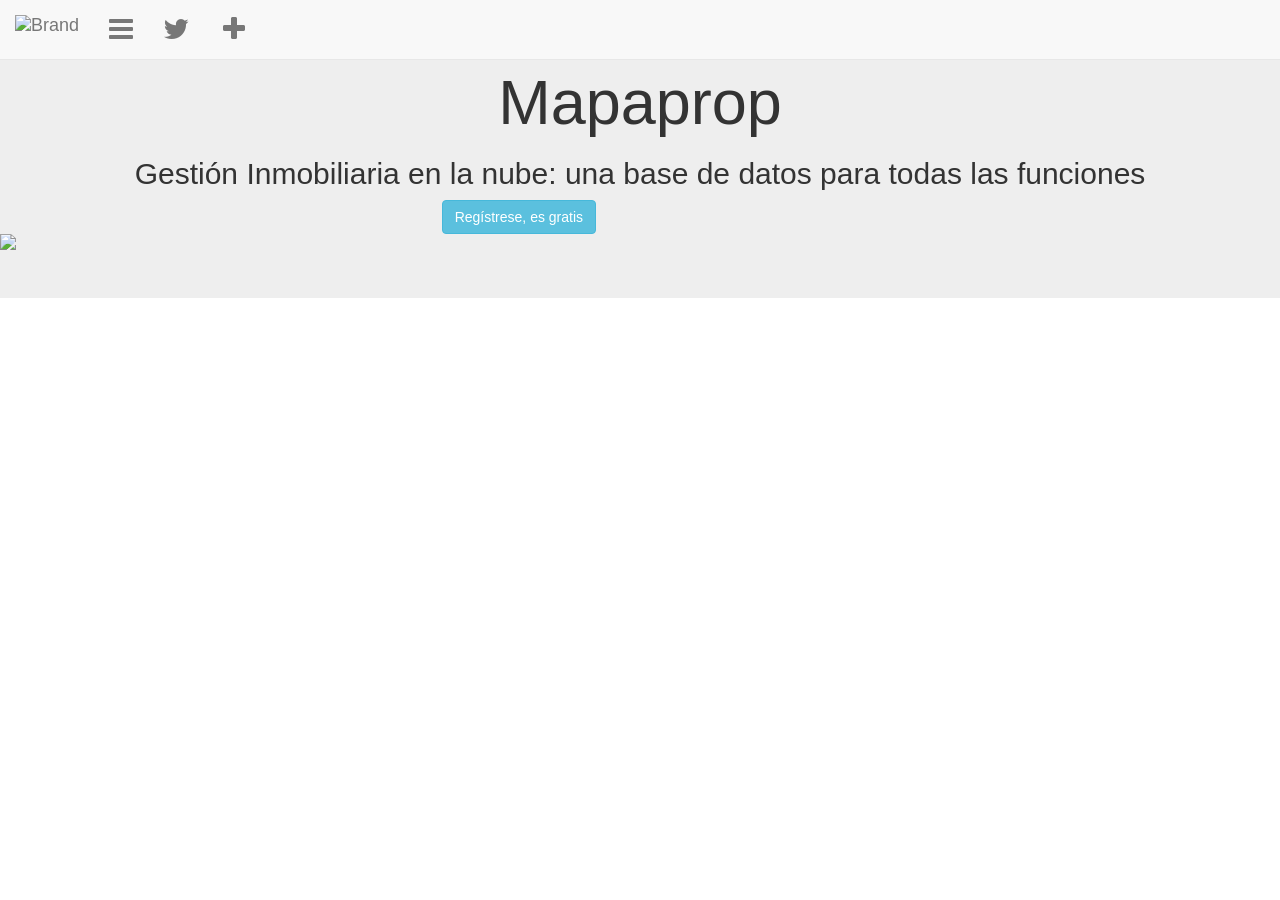
==== index.html @ a8b87f79 "trimmed home page" ====
<!-- ITEMSCOPE Update your html tag to include the itemscope and itemtype attributes -->
<html itemscope itemtype="http://schema.org/Product" lang="es">
<head>
<!-- ITEMSCOPE - Add the following three tags inside head -->
<meta itemprop="name" content="Mapaprop">
<meta itemprop="description" content="Software de Gestión Inmobiliaria Gratis y por internet">
<meta itemprop="image" content="http://mapaprop.com/img/favicon.png">


<link rel="shortcut icon" href="http://www.mapaprop.com/img/favicon.png" />
<meta charset="utf-8">

<!--2014-2-22 chromium utility google-->
<meta name="application-url" content="https://www.mapapropapp.com/">
<meta name="dcterms.rightsHolder" content="Todos los derechos reservados - Mapaprop.com">
<meta name="dcterms.dateCopyrighted" content="2015">


<meta name="copyright" content="Mapaprop">
<meta name="author" content="mapaprop.com">
<meta property="og:image" content="http://www.mapaprop.com/img/mapaprop-200x200.png" />

<meta name="viewport" content="width=device-width, initial-scale=1.0">

<!--last bootstrap 2015-6-24-->
<link rel="stylesheet" href="//maxcdn.bootstrapcdn.com/bootstrap/3.3.5/css/bootstrap.min.css">
<link href="//maxcdn.bootstrapcdn.com/font-awesome/4.3.0/css/font-awesome.css" rel="stylesheet">
<link href="http://www.mapaprop.com/scripts/bootstrap/css/bootstrap-mapaprop-v3.css" rel="stylesheet">
<!--angular js 2015-02-21-->
<script type="text/javascript" src="http://www.mapaprop.com/scripts/angular/angular.min.js"></script>
<script type="text/javascript" src="http://www.mapaprop.com/scripts/script.js"></script>

<title>Mapaprop Developers Center</title>


</head>
<body>

	<nav class="navbar navbar-default navbar-fixed-top">

		<div class="container-fluid">

			<!-- Brand and toggle get grouped for better mobile display -->
			<div class="navbar-header">
				<button type="button" class="navbar-toggle collapsed top20" data-toggle="collapse" data-target="#mapaprop-menu">
					<span class="sr-only">Toggle navigation</span> <span class="icon-bar"></span> <span class="icon-bar"></span> <span class="icon-bar"></span>
				</button>
				<a class="navbar-brand" href="/">
					<img alt="Brand" src="http://www.mapaprop.com/img/logo.png">
				</a>
				<button class="btn btn-default navbar-btn pull-right right10 visible-xs top20" onclick="location.href='https://www.mapapropapp.com/'" type="button">Ingresar</button>
			</div>

			<!-- Collect the nav links, forms, and other content for toggling -->
			<div class="collapse navbar-collapse" id="mapaprop-menu">
				<ul class="nav navbar-nav">
					<!--visible-menu-->
					<li class="dropdown hidden-xs">
						<a href="#" class="dropdown-toggle" data-toggle="dropdown" role="button" aria-expanded="false">
							<i class="fa fa-bars fa-2x "></i>
						</a>
						<ul class="dropdown-menu" role="menu">
							<li>
								<a href="/publicacion">Publicación</a>
							</li>
							<li>
								<a href="/funciones">Gestión Inmobiliaria</a>
							</li>
							<li>
								<a href="/websites">Sitio Web</a>
							</li>
							<li>
								<a href="/red">Red</a>
							</li>
							<li class="divider"></li>
							<li>
								<a href="/funciones/">Funciones</a>
							</li>
							<li class="divider"></li>
							<li>
								<a href="/planes/">Planes</a>
							</li>
						</ul>
					</li>
					<li>
						<a class="left10" href="http://www.twitter.com/mapaprop" target="_blank" title="Seguir nuestras publicaciones desde Twitter">
							<i class="fa fa-twitter fa-2x"></i>
						</a>
					</li>

					<li class="dropdown hidden-xs">
						<a href="#" class="dropdown-toggle" data-toggle="dropdown">
							&nbsp;<i class="fa fa-plus fa-2x"></i>
						</a>
						<ul class="dropdown-menu" role="menu">
							<li>
								<a href="http://www.mapaprop.com/blog/">Blog</a>
							</li>
							<li>
								<a href="http://www.mapaprop.com/contacto/">Contacto</a>
							</li>
							<li>
								<a href="http://www.mapaprop.com/soporte/">Soporte</a>
							</li>
							<li>
								<a href="https://mapaprop.atlassian.net/wiki/display/HELP/Ayuda/" target="_blank">Ayuda</a>
							</li>
							<li>
								<a href="http://www.mapaprop.com/websites/desarrolladores">Desarrolladores</a>
							</li>
							<li>
								<a href="http://www.mapaprop.com/websites/temporarios">Alquileres Temporarios</a>
							</li>
							<li>
								<a href="http://www.mapaprop.com/faqs/">FAQ´s</a>
							</li>
							<li class="divider"></li>
							<li>
								<a href="">Ingreso Partners</a>
							</li>
						</ul>
					</li>
					<!--/.visible-menu-->

					<li class="top10 left10 visible-xs left10 right10">
						<button class="btn btn-default btn-block navbar-btn btn-success " onclick="location.href='https://www.mapapropapp.com/suscripcion/'" type="button">Crear Cuenta</button>
					</li>

					<li class="top10 left10 right10 visible-xs">
						<!-- Single button -->
						<div class="btn-group btn-block">
							<button type="button" class="btn btn-default btn-block dropdown-toggle" data-toggle="dropdown" aria-expanded="false">
								Productos <span class="caret"></span>
							</button>
							<ul class="dropdown-menu" role="menu">
								<li>
									<a href="http://www.mapaprop.com/publicacion">API OAuth</a>
								</li>
								<li>
									<a href="http://www.mapaprop.com/funciones">Gestión Inmobiliaria</a>
								</li>
								<li>
									<a href="http://www.mapaprop.com/websites">Sitio Web</a>
								</li>
								<li>
									<a href="http://www.mapaprop.com/red">Red</a>
								</li>
								<li class="divider"></li>
								<li>
									<a href="http://www.mapaprop.com/funciones/">Funciones</a>
								</li>
								<li class="divider"></li>
								<li>
									<a href="http://www.mapaprop.com/planes/">Planes</a>
								</li>
							</ul>
						</div>
					</li>
					<div class="clearfix visible-xs"></div>
					<li class="top10 left10 right10 visible-xs">
						<!-- Single button -->
						<div class="btn-group btn-block">
							<button type="button" class="btn btn-default btn-block dropdown-toggle" data-toggle="dropdown" aria-expanded="false">
								Más... <span class="caret"></span>
							</button>
							<ul class="dropdown-menu" role="menu">
								<li>
									<a href="http://www.mapaprop.com/blog/">Blog</a>
								</li>
								<li>
									<a href="http://www.mapaprop.com/contacto/">Contacto</a>
								</li>
								<li>
									<a href="https://mapaprop.atlassian.net/wiki/display/HELP/Ayuda/" target="_blank">Ayuda</a>
								</li>
								<li>
									<a href="http://www.mapaprop.com/websites/desarrolladores">Desarrolladores</a>
								</li>
								<li>
									<a href="http://www.mapaprop.com/websites/temporarios">Alquileres Temporarios</a>
								</li>
								<li>
									<a href="http://www.mapaprop.com/faqs/">FAQ´s</a>
								</li>
								<li class="divider"></li>
								<li>
									<a href="">Ingreso Partners</a>
								</li>
							</ul>
						</div>
					</li>




				</ul>

			</div>
			<!-- /.navbar-collapse -->
		</div>
		<!-- /.container-fluid -->
	</nav>



	<div class="clearfix"></div>
	<div class="jumbotron header-home-white">

		<h1 class="text-center openlight top0">Mapaprop</h1>
		<h2 class="openlight bottom10 top20 text-center">Gestión Inmobiliaria en la nube: una base de datos para todas las funciones</h2>

		<div class="col-md-offset-4 col-md-4 col-sm-offset-3 col-sm-6 col-xs-offset-2 col-xs-8 openlight top30 bottom30">
			<a class="btn btn-info btn-register" href="https://www.mapapropapp.com/suscripcion/">
				<i class="icon-pencil"></i> Regístrese, es gratis
			</a>
		</div>
		<div class="clearfix"></div>

		<img class="hero box-shadow-img" src="http://www.mapaprop.com/img/home-illustration-gestion.jpg" />
		<div class="clearfix"></div>

	</div>

	<script src="https://code.jquery.com/jquery.js"></script>
	<script src="//maxcdn.bootstrapcdn.com/bootstrap/3.3.2/js/bootstrap.min.js"></script>
	<!—[if lt IE 9]>
	<script src="http://html5shim.googlecode.com/svn/trunk/html5.js"></script>
	<![endif]—>



	<div class="clear"></div>
</body>
</html>
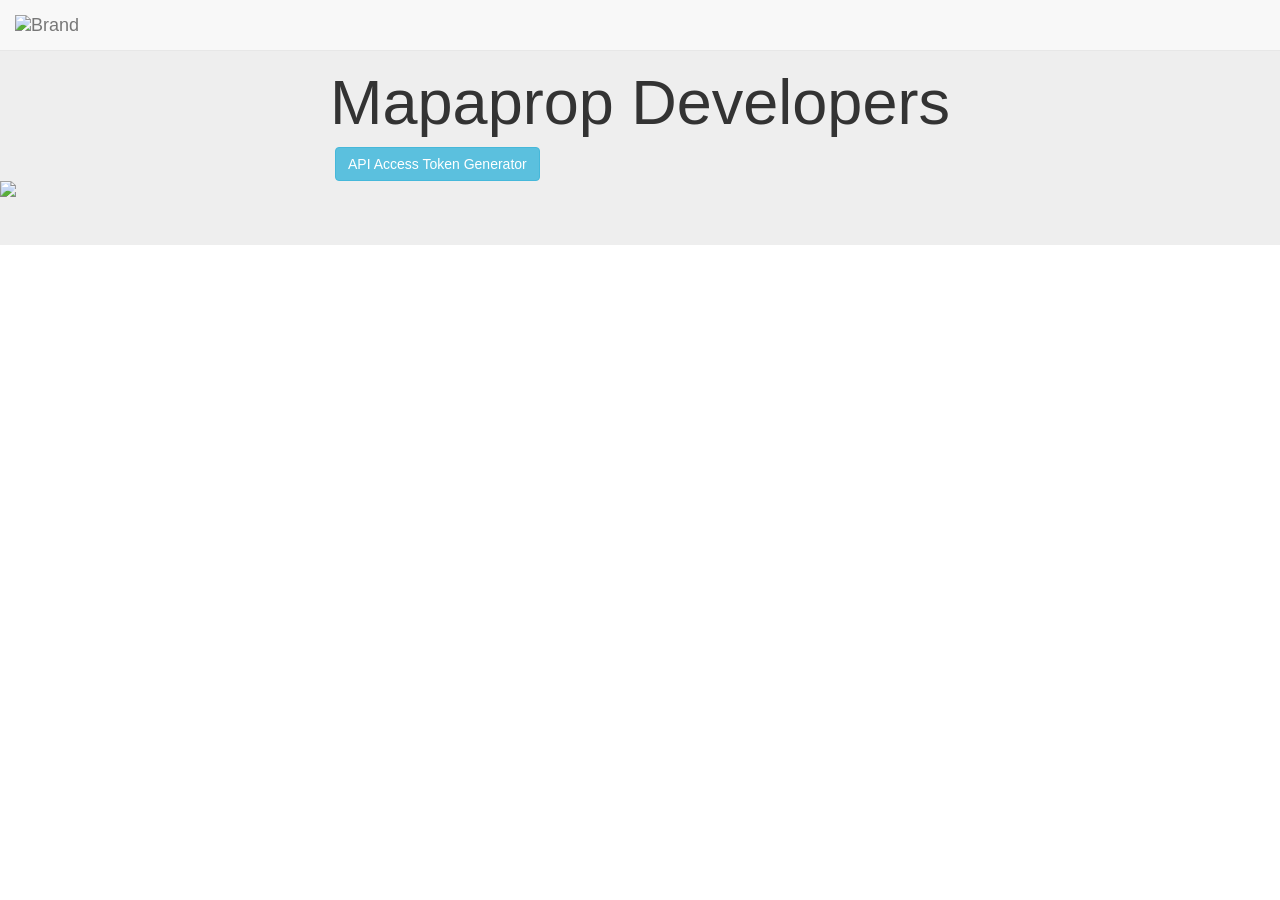
==== commit 53aef64d: "new oauth link" ====
--- a/index.html
+++ b/index.html
@@ -53,150 +53,6 @@
 			</div>
 
 			<!-- Collect the nav links, forms, and other content for toggling -->
-			<div class="collapse navbar-collapse" id="mapaprop-menu">
-				<ul class="nav navbar-nav">
-					<!--visible-menu-->
-					<li class="dropdown hidden-xs">
-						<a href="#" class="dropdown-toggle" data-toggle="dropdown" role="button" aria-expanded="false">
-							<i class="fa fa-bars fa-2x "></i>
-						</a>
-						<ul class="dropdown-menu" role="menu">
-							<li>
-								<a href="/publicacion">Publicación</a>
-							</li>
-							<li>
-								<a href="/funciones">Gestión Inmobiliaria</a>
-							</li>
-							<li>
-								<a href="/websites">Sitio Web</a>
-							</li>
-							<li>
-								<a href="/red">Red</a>
-							</li>
-							<li class="divider"></li>
-							<li>
-								<a href="/funciones/">Funciones</a>
-							</li>
-							<li class="divider"></li>
-							<li>
-								<a href="/planes/">Planes</a>
-							</li>
-						</ul>
-					</li>
-					<li>
-						<a class="left10" href="http://www.twitter.com/mapaprop" target="_blank" title="Seguir nuestras publicaciones desde Twitter">
-							<i class="fa fa-twitter fa-2x"></i>
-						</a>
-					</li>
-
-					<li class="dropdown hidden-xs">
-						<a href="#" class="dropdown-toggle" data-toggle="dropdown">
-							&nbsp;<i class="fa fa-plus fa-2x"></i>
-						</a>
-						<ul class="dropdown-menu" role="menu">
-							<li>
-								<a href="http://www.mapaprop.com/blog/">Blog</a>
-							</li>
-							<li>
-								<a href="http://www.mapaprop.com/contacto/">Contacto</a>
-							</li>
-							<li>
-								<a href="http://www.mapaprop.com/soporte/">Soporte</a>
-							</li>
-							<li>
-								<a href="https://mapaprop.atlassian.net/wiki/display/HELP/Ayuda/" target="_blank">Ayuda</a>
-							</li>
-							<li>
-								<a href="http://www.mapaprop.com/websites/desarrolladores">Desarrolladores</a>
-							</li>
-							<li>
-								<a href="http://www.mapaprop.com/websites/temporarios">Alquileres Temporarios</a>
-							</li>
-							<li>
-								<a href="http://www.mapaprop.com/faqs/">FAQ´s</a>
-							</li>
-							<li class="divider"></li>
-							<li>
-								<a href="">Ingreso Partners</a>
-							</li>
-						</ul>
-					</li>
-					<!--/.visible-menu-->
-
-					<li class="top10 left10 visible-xs left10 right10">
-						<button class="btn btn-default btn-block navbar-btn btn-success " onclick="location.href='https://www.mapapropapp.com/suscripcion/'" type="button">Crear Cuenta</button>
-					</li>
-
-					<li class="top10 left10 right10 visible-xs">
-						<!-- Single button -->
-						<div class="btn-group btn-block">
-							<button type="button" class="btn btn-default btn-block dropdown-toggle" data-toggle="dropdown" aria-expanded="false">
-								Productos <span class="caret"></span>
-							</button>
-							<ul class="dropdown-menu" role="menu">
-								<li>
-									<a href="http://www.mapaprop.com/publicacion">API OAuth</a>
-								</li>
-								<li>
-									<a href="http://www.mapaprop.com/funciones">Gestión Inmobiliaria</a>
-								</li>
-								<li>
-									<a href="http://www.mapaprop.com/websites">Sitio Web</a>
-								</li>
-								<li>
-									<a href="http://www.mapaprop.com/red">Red</a>
-								</li>
-								<li class="divider"></li>
-								<li>
-									<a href="http://www.mapaprop.com/funciones/">Funciones</a>
-								</li>
-								<li class="divider"></li>
-								<li>
-									<a href="http://www.mapaprop.com/planes/">Planes</a>
-								</li>
-							</ul>
-						</div>
-					</li>
-					<div class="clearfix visible-xs"></div>
-					<li class="top10 left10 right10 visible-xs">
-						<!-- Single button -->
-						<div class="btn-group btn-block">
-							<button type="button" class="btn btn-default btn-block dropdown-toggle" data-toggle="dropdown" aria-expanded="false">
-								Más... <span class="caret"></span>
-							</button>
-							<ul class="dropdown-menu" role="menu">
-								<li>
-									<a href="http://www.mapaprop.com/blog/">Blog</a>
-								</li>
-								<li>
-									<a href="http://www.mapaprop.com/contacto/">Contacto</a>
-								</li>
-								<li>
-									<a href="https://mapaprop.atlassian.net/wiki/display/HELP/Ayuda/" target="_blank">Ayuda</a>
-								</li>
-								<li>
-									<a href="http://www.mapaprop.com/websites/desarrolladores">Desarrolladores</a>
-								</li>
-								<li>
-									<a href="http://www.mapaprop.com/websites/temporarios">Alquileres Temporarios</a>
-								</li>
-								<li>
-									<a href="http://www.mapaprop.com/faqs/">FAQ´s</a>
-								</li>
-								<li class="divider"></li>
-								<li>
-									<a href="">Ingreso Partners</a>
-								</li>
-							</ul>
-						</div>
-					</li>
-
-
-
-
-				</ul>
-
-			</div>
 			<!-- /.navbar-collapse -->
 		</div>
 		<!-- /.container-fluid -->
@@ -207,12 +63,11 @@
 	<div class="clearfix"></div>
 	<div class="jumbotron header-home-white">
 
-		<h1 class="text-center openlight top0">Mapaprop</h1>
-		<h2 class="openlight bottom10 top20 text-center">Gestión Inmobiliaria en la nube: una base de datos para todas las funciones</h2>
+		<h1 class="text-center openlight top0">Mapaprop Developers</h1>
 
-		<div class="col-md-offset-4 col-md-4 col-sm-offset-3 col-sm-6 col-xs-offset-2 col-xs-8 openlight top30 bottom30">
-			<a class="btn btn-info btn-register" href="https://www.mapapropapp.com/suscripcion/">
-				<i class="icon-pencil"></i> Regístrese, es gratis
+		<div class="col-md-offset-3 col-md-6 col-sm-offset-3 col-sm-6 col-xs-offset-2 col-xs-8 openlight top30 bottom30">
+			<a class="btn btn-info btn-register" href="api-oauth-retriever">
+				<i class="icon-pencil"></i> API Access Token Generator
 			</a>
 		</div>
 		<div class="clearfix"></div>
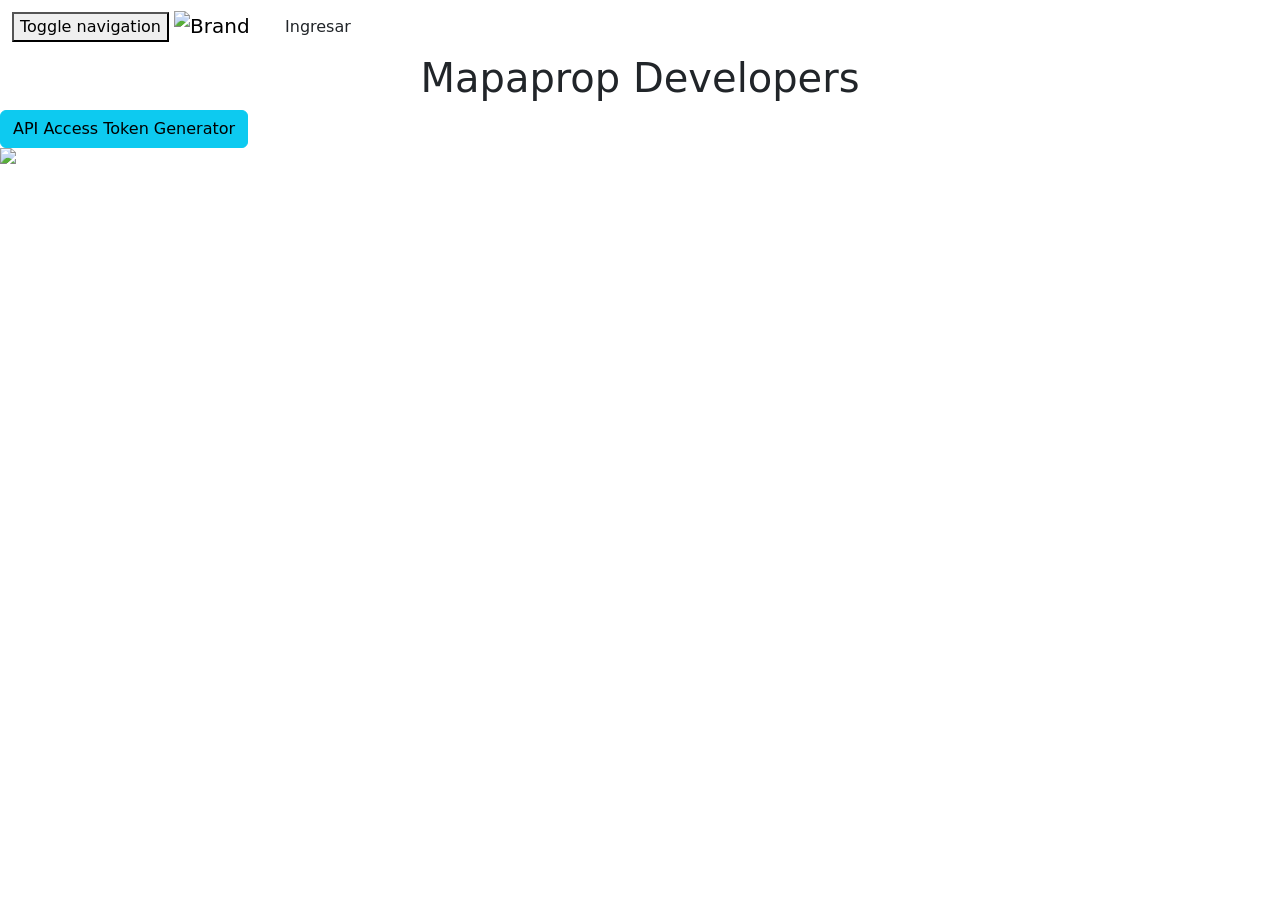
==== commit f3a55ffa: "Update index.html" ====
--- a/index.html
+++ b/index.html
@@ -1,35 +1,33 @@
 
 <!-- ITEMSCOPE Update your html tag to include the itemscope and itemtype attributes -->
-<html itemscope itemtype="http://schema.org/Product" lang="es">
+<html itemscope itemtype="https://schema.org/Product" lang="es">
 <head>
 <!-- ITEMSCOPE - Add the following three tags inside head -->
 <meta itemprop="name" content="Mapaprop">
 <meta itemprop="description" content="Software de Gestión Inmobiliaria Gratis y por internet">
-<meta itemprop="image" content="http://mapaprop.com/img/favicon.png">
+<meta itemprop="image" content="https://mapaprop.com/img/favicon.png">
 
 
-<link rel="shortcut icon" href="http://www.mapaprop.com/img/favicon.png" />
+<link rel="shortcut icon" href="https://mapaprop.com/img/favicon.svg" />
 <meta charset="utf-8">
 
 <!--2014-2-22 chromium utility google-->
-<meta name="application-url" content="https://www.mapapropapp.com/">
+<meta name="application-url" content="https://mapaprop.app/">
 <meta name="dcterms.rightsHolder" content="Todos los derechos reservados - Mapaprop.com">
 <meta name="dcterms.dateCopyrighted" content="2015">
 
 
 <meta name="copyright" content="Mapaprop">
 <meta name="author" content="mapaprop.com">
-<meta property="og:image" content="http://www.mapaprop.com/img/mapaprop-200x200.png" />
+<meta property="og:image" content="https://mapaprop.com/img/favicon.svg" />
 
 <meta name="viewport" content="width=device-width, initial-scale=1.0">
 
-<!--last bootstrap 2015-6-24-->
-<link rel="stylesheet" href="//maxcdn.bootstrapcdn.com/bootstrap/3.3.5/css/bootstrap.min.css">
-<link href="//maxcdn.bootstrapcdn.com/font-awesome/4.3.0/css/font-awesome.css" rel="stylesheet">
-<link href="http://www.mapaprop.com/scripts/bootstrap/css/bootstrap-mapaprop-v3.css" rel="stylesheet">
+<!--last bootstrap 2021-10-07-->
+<link href="https://cdn.jsdelivr.net/npm/bootstrap@5.3.3/dist/css/bootstrap.min.css" rel="stylesheet" integrity="sha384-QWTKZyjpPEjISv5WaRU9OFeRpok6YctnYmDr5pNlyT2bRjXh0JMhjY6hW+ALEwIH" crossorigin="anonymous">
+
 <!--angular js 2015-02-21-->
-<script type="text/javascript" src="http://www.mapaprop.com/scripts/angular/angular.min.js"></script>
-<script type="text/javascript" src="http://www.mapaprop.com/scripts/script.js"></script>
+<script src="https://ajax.googleapis.com/ajax/libs/angularjs/1.5.0-beta.2/angular.min.js"></script>
 
 <title>Mapaprop Developers Center</title>
 
@@ -47,9 +45,9 @@
 					<span class="sr-only">Toggle navigation</span> <span class="icon-bar"></span> <span class="icon-bar"></span> <span class="icon-bar"></span>
 				</button>
 				<a class="navbar-brand" href="/">
-					<img alt="Brand" src="http://www.mapaprop.com/img/logo.png">
+					<img alt="Brand" src="https://www.mapaprop.com/img/logo.png">
 				</a>
-				<button class="btn btn-default navbar-btn pull-right right10 visible-xs top20" onclick="location.href='https://www.mapapropapp.com/'" type="button">Ingresar</button>
+				<button class="btn btn-default navbar-btn pull-right right10 visible-xs top20" onclick="location.href='https://mapaprop.app/'" type="button">Ingresar</button>
 			</div>
 
 			<!-- Collect the nav links, forms, and other content for toggling -->
@@ -72,17 +70,17 @@
 		</div>
 		<div class="clearfix"></div>
 
-		<img class="hero box-shadow-img" src="http://www.mapaprop.com/img/home-illustration-gestion.jpg" />
+		<img class="hero box-shadow-img" src="https://www.mapaprop.com/img/illustrations/mapaprop-console.png" />
 		<div class="clearfix"></div>
 
 	</div>
 
-	<script src="https://code.jquery.com/jquery.js"></script>
-	<script src="//maxcdn.bootstrapcdn.com/bootstrap/3.3.2/js/bootstrap.min.js"></script>
+	
+
 	<!—[if lt IE 9]>
-	<script src="http://html5shim.googlecode.com/svn/trunk/html5.js"></script>
+	<script src="https://html5shim.googlecode.com/svn/trunk/html5.js"></script>
 	<![endif]—>
-
+	<script src="https://cdn.jsdelivr.net/npm/bootstrap@5.3.3/dist/js/bootstrap.bundle.min.js" integrity="sha384-YvpcrYf0tY3lHB60NNkmXc5s9fDVZLESaAA55NDzOxhy9GkcIdslK1eN7N6jIeHz" crossorigin="anonymous"></script>
 
 
 	<div class="clear"></div>
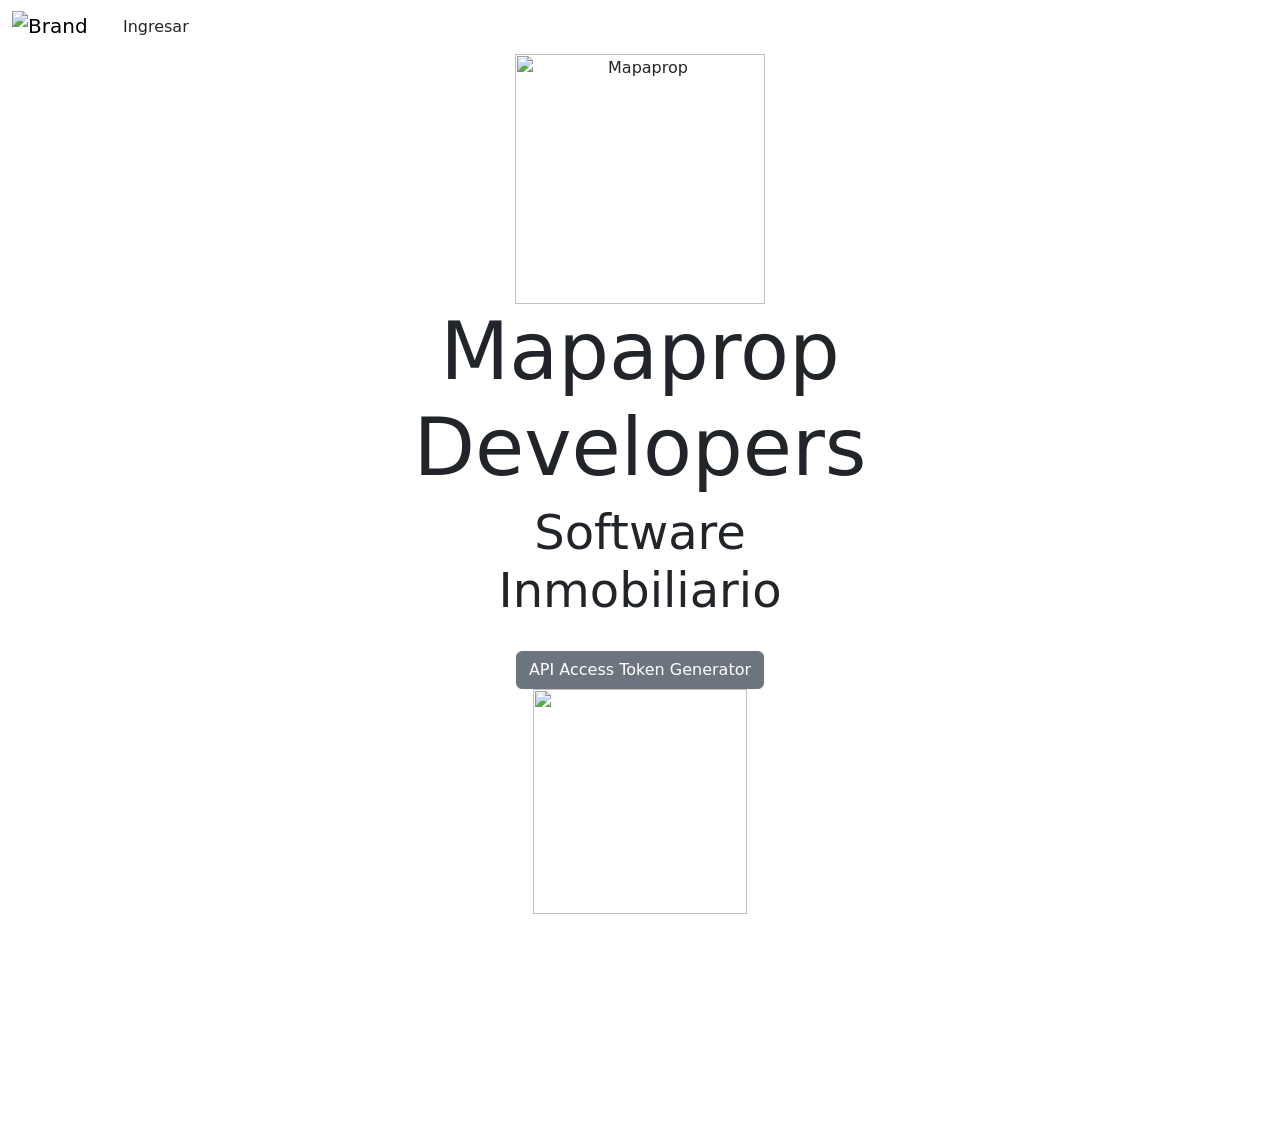
==== commit 5f4289bc: "Update index.html" ====
--- a/index.html
+++ b/index.html
@@ -41,13 +41,10 @@
 
 			<!-- Brand and toggle get grouped for better mobile display -->
 			<div class="navbar-header">
-				<button type="button" class="navbar-toggle collapsed top20" data-toggle="collapse" data-target="#mapaprop-menu">
-					<span class="sr-only">Toggle navigation</span> <span class="icon-bar"></span> <span class="icon-bar"></span> <span class="icon-bar"></span>
-				</button>
 				<a class="navbar-brand" href="/">
 					<img alt="Brand" src="https://www.mapaprop.com/img/logo.png">
 				</a>
-				<button class="btn btn-default navbar-btn pull-right right10 visible-xs top20" onclick="location.href='https://mapaprop.app/'" type="button">Ingresar</button>
+				<button class="btn btn-default pull-right right10 top20" onclick="location.href='https://mapaprop.app/'" type="button">Ingresar</button>
 			</div>
 
 			<!-- Collect the nav links, forms, and other content for toggling -->
@@ -59,21 +56,29 @@
 
 
 	<div class="clearfix"></div>
-	<div class="jumbotron header-home-white">
+	<div class="col-md-8 mx-auto text-center mt-0">
+    <img src="https://www.mapaprop.com/img/mapaprop-icon.svg" alt="Mapaprop" width="250" class="d-block mx-auto" />
 
-		<h1 class="text-center openlight top0">Mapaprop Developers</h1>
+    <h1 class="text-center display-1">Mapaprop Developers</h1>
+    <h2 class="text-center display-5">
+      Software
+      <br />
+      Inmobiliario
+    </h2>
+    <a
+      type="button"
+      class="btn btn-secondary btn-xl mt-4"
+      href="api-oauth-retriever"
+      >
+      API Access Token Generator
+    </a>
+<div class="clearfix"></div>
+<img class="hero box-shadow-img" src="https://www.mapaprop.com/img/illustrations/mapaprop-console.png" style="width:50%" />		
+		<div class="clearfix"></div>
+  </div>
+	
+	
 
-		<div class="col-md-offset-3 col-md-6 col-sm-offset-3 col-sm-6 col-xs-offset-2 col-xs-8 openlight top30 bottom30">
-			<a class="btn btn-info btn-register" href="api-oauth-retriever">
-				<i class="icon-pencil"></i> API Access Token Generator
-			</a>
-		</div>
-		<div class="clearfix"></div>
-
-		<img class="hero box-shadow-img" src="https://www.mapaprop.com/img/illustrations/mapaprop-console.png" />
-		<div class="clearfix"></div>
-
-	</div>
 
 	
 
@@ -83,6 +88,6 @@
 	<script src="https://cdn.jsdelivr.net/npm/bootstrap@5.3.3/dist/js/bootstrap.bundle.min.js" integrity="sha384-YvpcrYf0tY3lHB60NNkmXc5s9fDVZLESaAA55NDzOxhy9GkcIdslK1eN7N6jIeHz" crossorigin="anonymous"></script>
 
 
-	<div class="clear"></div>
+	<div class="clearfix"></div>
 </body>
 </html>
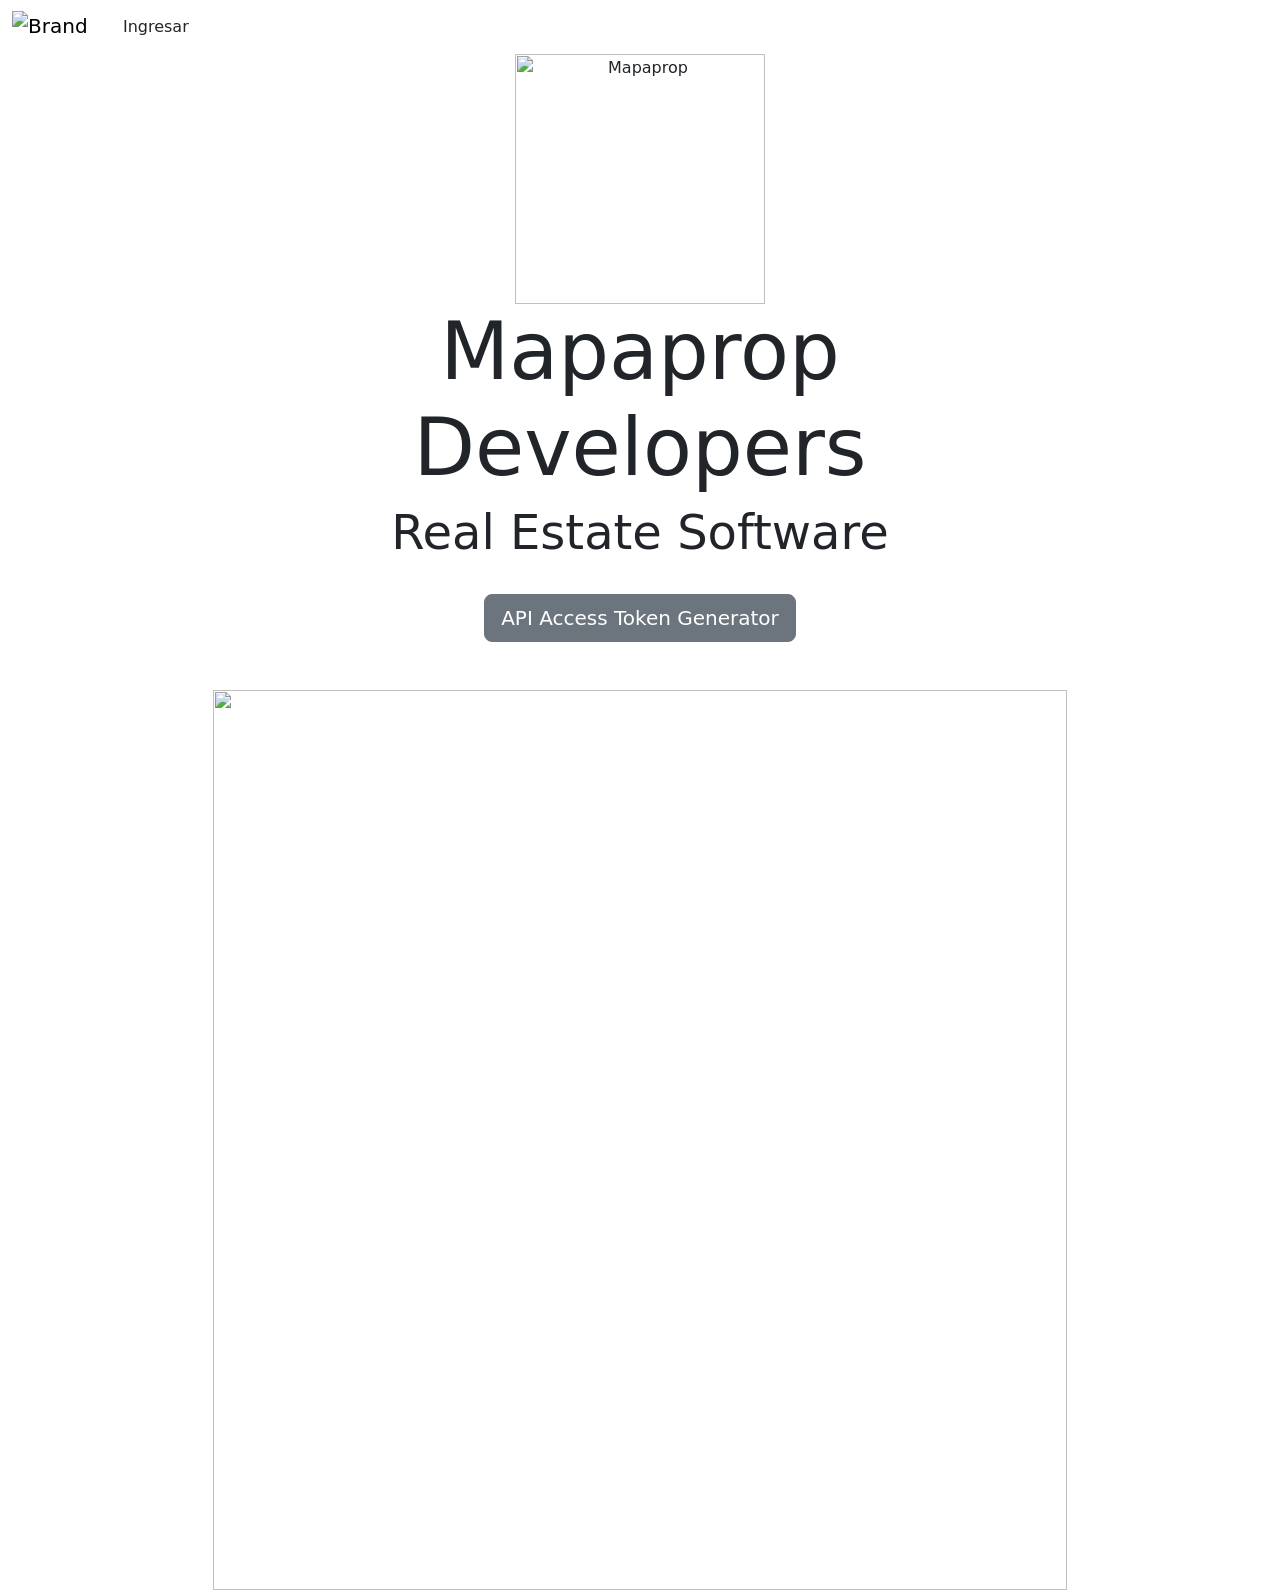
==== commit c1934ef2: "Update index.html" ====
--- a/index.html
+++ b/index.html
@@ -61,19 +61,18 @@
 
     <h1 class="text-center display-1">Mapaprop Developers</h1>
     <h2 class="text-center display-5">
-      Software
-      <br />
-      Inmobiliario
+      Real Estate Software
+
     </h2>
     <a
       type="button"
-      class="btn btn-secondary btn-xl mt-4"
+      class="btn btn-secondary btn-lg my-4"
       href="api-oauth-retriever"
       >
       API Access Token Generator
     </a>
 <div class="clearfix"></div>
-<img class="hero box-shadow-img" src="https://www.mapaprop.com/img/illustrations/mapaprop-console.png" style="width:50%" />		
+<img class="hero box-shadow-img mt-4" src="https://www.mapaprop.com/img/illustrations/mapaprop-console.png" style="width:100%" />		
 		<div class="clearfix"></div>
   </div>
 	
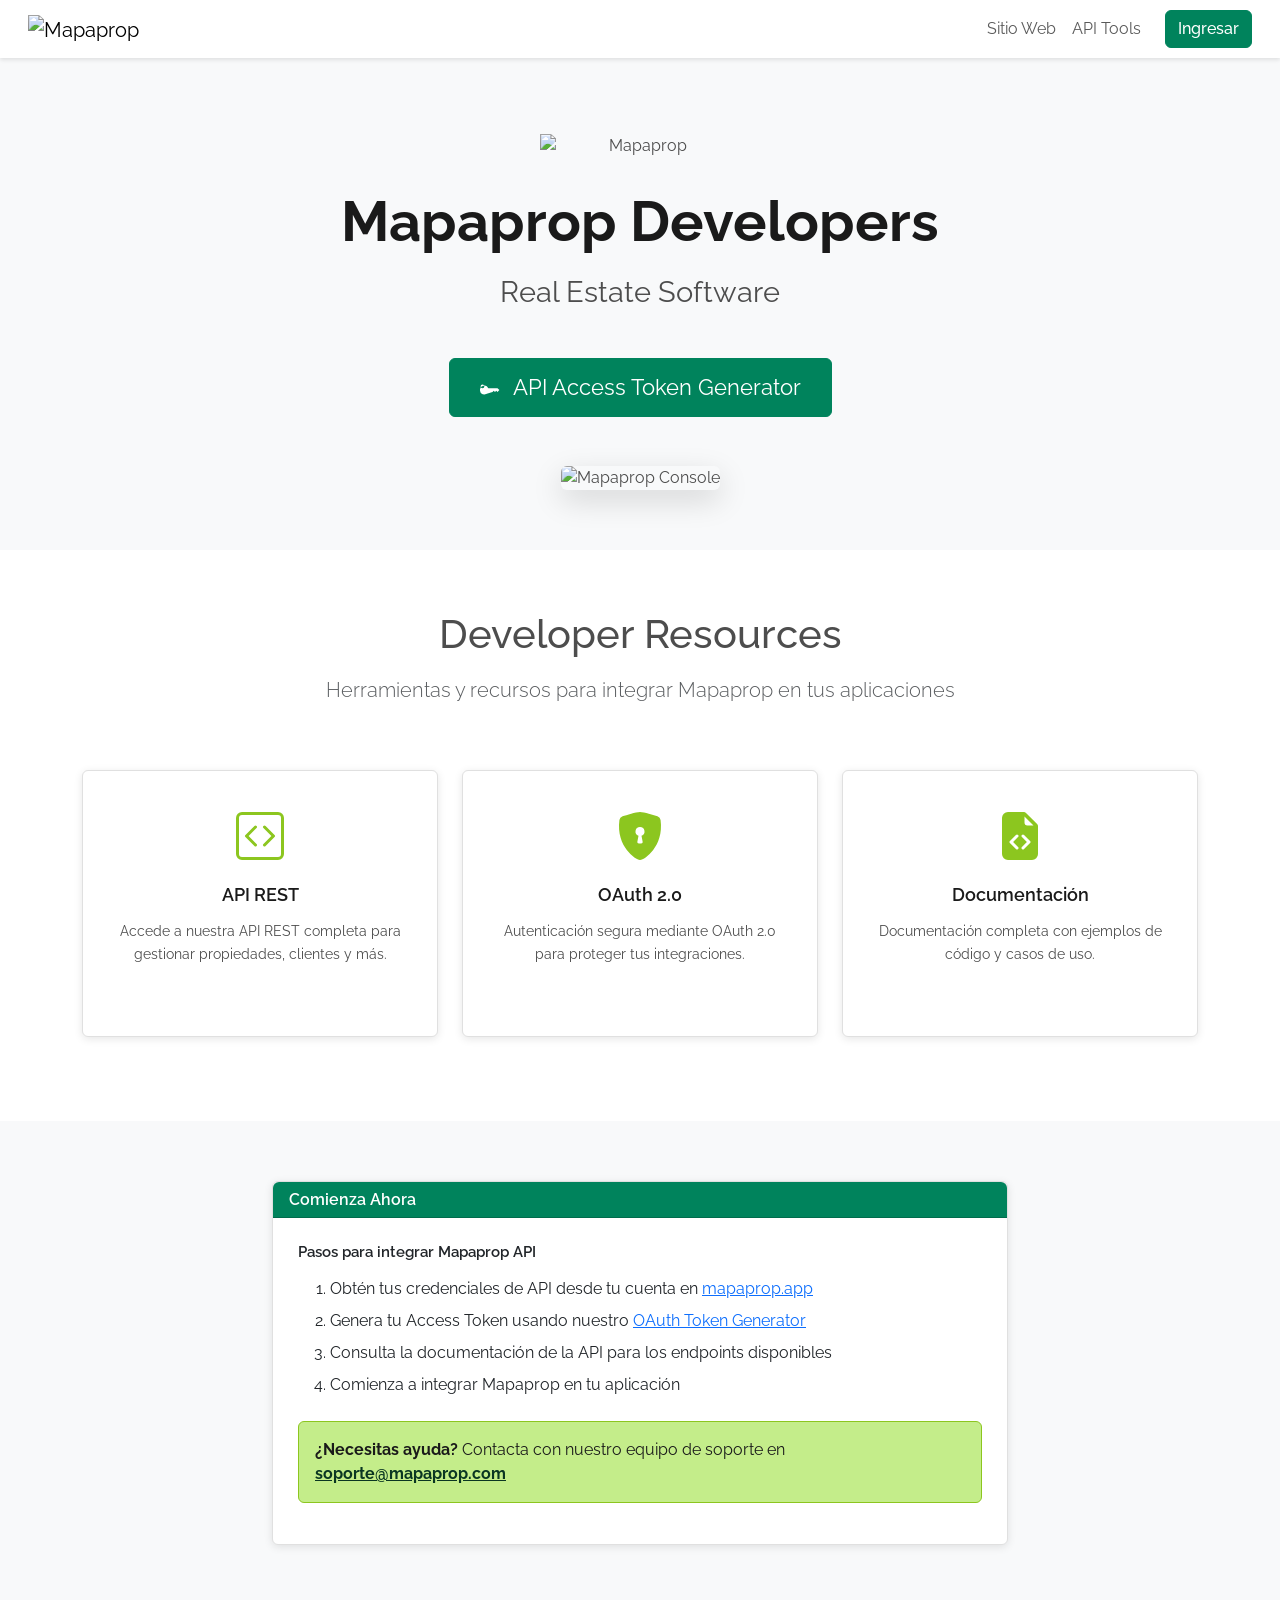
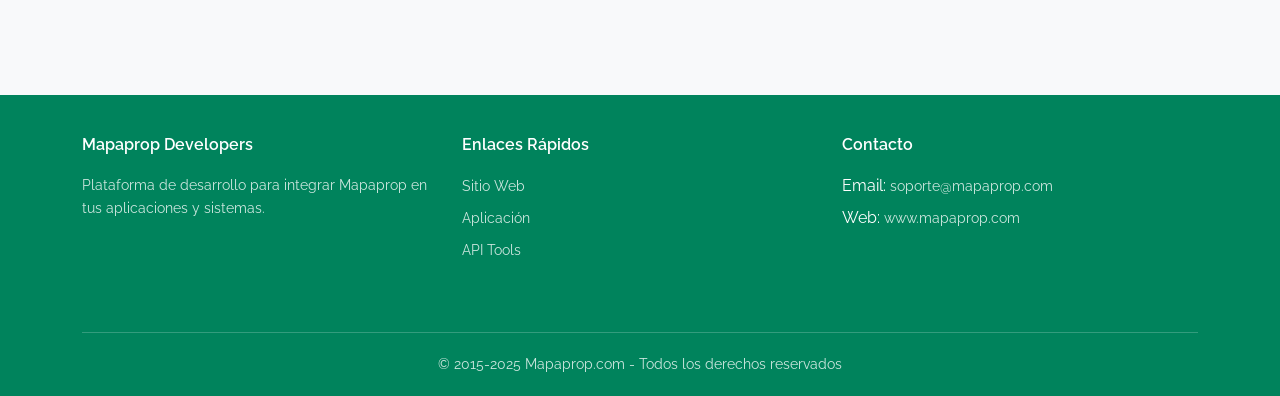
==== commit 941b6938: "Mejora completa del diseño de Mapaprop Developers Center Implementación de diseño moderno y profesio" ====
--- a/index.html
+++ b/index.html
@@ -1,92 +1,227 @@
-
-<!-- ITEMSCOPE Update your html tag to include the itemscope and itemtype attributes -->
+<!DOCTYPE html>
 <html itemscope itemtype="https://schema.org/Product" lang="es">
 <head>
-<!-- ITEMSCOPE - Add the following three tags inside head -->
-<meta itemprop="name" content="Mapaprop">
-<meta itemprop="description" content="Software de Gestión Inmobiliaria Gratis y por internet">
-<meta itemprop="image" content="https://mapaprop.com/img/favicon.png">
-
-
-<link rel="shortcut icon" href="https://mapaprop.com/img/favicon.svg" />
-<meta charset="utf-8">
-
-<!--2014-2-22 chromium utility google-->
-<meta name="application-url" content="https://mapaprop.app/">
-<meta name="dcterms.rightsHolder" content="Todos los derechos reservados - Mapaprop.com">
-<meta name="dcterms.dateCopyrighted" content="2015">
-
-
-<meta name="copyright" content="Mapaprop">
-<meta name="author" content="mapaprop.com">
-<meta property="og:image" content="https://mapaprop.com/img/favicon.svg" />
-
-<meta name="viewport" content="width=device-width, initial-scale=1.0">
-
-<!--last bootstrap 2021-10-07-->
-<link href="https://cdn.jsdelivr.net/npm/bootstrap@5.3.3/dist/css/bootstrap.min.css" rel="stylesheet" integrity="sha384-QWTKZyjpPEjISv5WaRU9OFeRpok6YctnYmDr5pNlyT2bRjXh0JMhjY6hW+ALEwIH" crossorigin="anonymous">
-
-<!--angular js 2015-02-21-->
-<script src="https://ajax.googleapis.com/ajax/libs/angularjs/1.5.0-beta.2/angular.min.js"></script>
-
-<title>Mapaprop Developers Center</title>
-
-
+  <!-- SEO & Meta Tags -->
+  <meta itemprop="name" content="Mapaprop">
+  <meta itemprop="description" content="Software de Gestión Inmobiliaria Gratis y por internet">
+  <meta itemprop="image" content="https://mapaprop.com/img/favicon.png">
+
+  <meta charset="utf-8">
+  <meta name="viewport" content="width=device-width, initial-scale=1.0">
+  <meta name="application-url" content="https://mapaprop.app/">
+  <meta name="dcterms.rightsHolder" content="Todos los derechos reservados - Mapaprop.com">
+  <meta name="dcterms.dateCopyrighted" content="2015">
+  <meta name="copyright" content="Mapaprop">
+  <meta name="author" content="mapaprop.com">
+
+  <!-- Open Graph -->
+  <meta property="og:image" content="https://mapaprop.com/img/favicon.svg" />
+  <meta property="og:title" content="Mapaprop Developers Center" />
+  <meta property="og:description" content="Real Estate Software - Developer Resources" />
+
+  <!-- Favicon -->
+  <link rel="shortcut icon" href="https://mapaprop.com/img/favicon.svg" />
+
+  <!-- Title -->
+  <title>Mapaprop Developers Center</title>
+
+  <!-- Google Fonts - Raleway -->
+  <link rel="preconnect" href="https://fonts.googleapis.com">
+  <link rel="preconnect" href="https://fonts.gstatic.com" crossorigin>
+  <link href="https://fonts.googleapis.com/css2?family=Raleway:wght@300;400;500;600;700;800&display=swap" rel="stylesheet">
+
+  <!-- Bootstrap 5.3.3 -->
+  <link href="https://cdn.jsdelivr.net/npm/bootstrap@5.3.3/dist/css/bootstrap.min.css" rel="stylesheet" integrity="sha384-QWTKZyjpPEjISv5WaRU9OFeRpok6YctnYmDr5pNlyT2bRjXh0JMhjY6hW+ALEwIH" crossorigin="anonymous">
+
+  <!-- Custom Styles -->
+  <link rel="stylesheet" href="styles.css">
 </head>
 <body>
 
-	<nav class="navbar navbar-default navbar-fixed-top">
-
-		<div class="container-fluid">
-
-			<!-- Brand and toggle get grouped for better mobile display -->
-			<div class="navbar-header">
-				<a class="navbar-brand" href="/">
-					<img alt="Brand" src="https://www.mapaprop.com/img/logo.png">
-				</a>
-				<button class="btn btn-default pull-right right10 top20" onclick="location.href='https://mapaprop.app/'" type="button">Ingresar</button>
-			</div>
-
-			<!-- Collect the nav links, forms, and other content for toggling -->
-			<!-- /.navbar-collapse -->
-		</div>
-		<!-- /.container-fluid -->
-	</nav>
-
-
-
-	<div class="clearfix"></div>
-	<div class="col-md-8 mx-auto text-center mt-0">
-    <img src="https://www.mapaprop.com/img/mapaprop-icon.svg" alt="Mapaprop" width="250" class="d-block mx-auto" />
-
-    <h1 class="text-center display-1">Mapaprop Developers</h1>
-    <h2 class="text-center display-5">
-      Real Estate Software
-
-    </h2>
-    <a
-      type="button"
-      class="btn btn-secondary btn-lg my-4"
-      href="api-oauth-retriever"
-      >
-      API Access Token Generator
-    </a>
-<div class="clearfix"></div>
-<img class="hero box-shadow-img mt-4" src="https://www.mapaprop.com/img/illustrations/mapaprop-console.png" style="width:100%" />		
-		<div class="clearfix"></div>
-  </div>
-	
-	
-
-
-	
-
-	<!—[if lt IE 9]>
-	<script src="https://html5shim.googlecode.com/svn/trunk/html5.js"></script>
-	<![endif]—>
-	<script src="https://cdn.jsdelivr.net/npm/bootstrap@5.3.3/dist/js/bootstrap.bundle.min.js" integrity="sha384-YvpcrYf0tY3lHB60NNkmXc5s9fDVZLESaAA55NDzOxhy9GkcIdslK1eN7N6jIeHz" crossorigin="anonymous"></script>
-
-
-	<div class="clearfix"></div>
+  <!-- Navbar -->
+  <nav class="navbar navbar-expand-lg navbar-light bg-white fixed-top">
+    <div class="container-fluid">
+      <a class="navbar-brand" href="/">
+        <img alt="Mapaprop" src="https://www.mapaprop.com/img/logo.png">
+      </a>
+      <button class="navbar-toggler" type="button" data-bs-toggle="collapse" data-bs-target="#navbarNav" aria-controls="navbarNav" aria-expanded="false" aria-label="Toggle navigation">
+        <span class="navbar-toggler-icon"></span>
+      </button>
+      <div class="collapse navbar-collapse" id="navbarNav">
+        <ul class="navbar-nav ms-auto align-items-center">
+          <li class="nav-item">
+            <a class="nav-link" href="https://mapaprop.com" target="_blank">Sitio Web</a>
+          </li>
+          <li class="nav-item">
+            <a class="nav-link" href="api-oauth-retriever">API Tools</a>
+          </li>
+          <li class="nav-item ms-3">
+            <a class="btn btn-secondary" href="https://mapaprop.app/" target="_blank">Ingresar</a>
+          </li>
+        </ul>
+      </div>
+    </div>
+  </nav>
+
+  <!-- Hero Section -->
+  <section class="hero-section">
+    <div class="container">
+      <div class="row justify-content-center">
+        <div class="col-lg-10 col-md-12">
+
+          <!-- Logo -->
+          <div class="logo-main">
+            <img src="https://www.mapaprop.com/img/mapaprop-icon.svg"
+                 alt="Mapaprop"
+                 width="200"
+                 class="d-block mx-auto mb-4" />
+          </div>
+
+          <!-- Title -->
+          <h1 class="display-1">Mapaprop Developers</h1>
+          <h2 class="display-5">Real Estate Software</h2>
+
+          <!-- CTA Button -->
+          <div class="my-5">
+            <a href="api-oauth-retriever" class="btn btn-secondary btn-lg">
+              <svg xmlns="http://www.w3.org/2000/svg" width="20" height="20" fill="currentColor" class="bi bi-key-fill me-2" viewBox="0 0 16 16" style="vertical-align: text-bottom;">
+                <path d="M3.5 11.5a3.5 3.5 0 1 1 3.163-5H14L15.5 8 14 9.5l-1-1-1 1-1-1-1 1zm-1.5-8a1.5 1.5 0 1 0 0 3 1.5 1.5 0 0 0 0-3"/>
+              </svg>
+              API Access Token Generator
+            </a>
+          </div>
+
+          <!-- Hero Image -->
+          <div class="mt-5">
+            <img class="hero box-shadow-img img-fluid"
+                 src="https://www.mapaprop.com/img/illustrations/mapaprop-console.png"
+                 alt="Mapaprop Console" />
+          </div>
+
+        </div>
+      </div>
+    </div>
+  </section>
+
+  <!-- Features Section -->
+  <section class="features-section">
+    <div class="container">
+      <div class="row justify-content-center mb-5">
+        <div class="col-lg-8 text-center">
+          <h2 class="h1 mb-3">Developer Resources</h2>
+          <p class="lead text-muted">Herramientas y recursos para integrar Mapaprop en tus aplicaciones</p>
+        </div>
+      </div>
+
+      <div class="row">
+        <!-- Feature 1 -->
+        <div class="col-md-4 mb-4">
+          <div class="card h-100">
+            <div class="card-body text-center">
+              <div class="feature-icon mb-3">
+                <svg xmlns="http://www.w3.org/2000/svg" width="48" height="48" fill="currentColor" class="bi bi-code-square" viewBox="0 0 16 16">
+                  <path d="M14 1a1 1 0 0 1 1 1v12a1 1 0 0 1-1 1H2a1 1 0 0 1-1-1V2a1 1 0 0 1 1-1zM2 0a2 2 0 0 0-2 2v12a2 2 0 0 0 2 2h12a2 2 0 0 0 2-2V2a2 2 0 0 0-2-2z"/>
+                  <path d="M6.854 4.646a.5.5 0 0 1 0 .708L4.207 8l2.647 2.646a.5.5 0 0 1-.708.708l-3-3a.5.5 0 0 1 0-.708l3-3a.5.5 0 0 1 .708 0m2.292 0a.5.5 0 0 0 0 .708L11.793 8l-2.647 2.646a.5.5 0 0 0 .708.708l3-3a.5.5 0 0 0 0-.708l-3-3a.5.5 0 0 0-.708 0"/>
+                </svg>
+              </div>
+              <h3 class="feature-title">API REST</h3>
+              <p class="feature-description">Accede a nuestra API REST completa para gestionar propiedades, clientes y más.</p>
+            </div>
+          </div>
+        </div>
+
+        <!-- Feature 2 -->
+        <div class="col-md-4 mb-4">
+          <div class="card h-100">
+            <div class="card-body text-center">
+              <div class="feature-icon mb-3">
+                <svg xmlns="http://www.w3.org/2000/svg" width="48" height="48" fill="currentColor" class="bi bi-shield-lock-fill" viewBox="0 0 16 16">
+                  <path fill-rule="evenodd" d="M8 0c-.69 0-1.843.265-2.928.56-1.11.3-2.229.655-2.887.87a1.54 1.54 0 0 0-1.044 1.262c-.596 4.477.787 7.795 2.465 9.99a11.8 11.8 0 0 0 2.517 2.453c.386.273.744.482 1.048.625.28.132.581.24.829.24s.548-.108.829-.24a7 7 0 0 0 1.048-.625 11.8 11.8 0 0 0 2.517-2.453c1.678-2.195 3.061-5.513 2.465-9.99a1.54 1.54 0 0 0-1.044-1.263 63 63 0 0 0-2.887-.87C9.843.266 8.69 0 8 0m0 5a1.5 1.5 0 0 1 .5 2.915l.385 1.99a.5.5 0 0 1-.491.595h-.788a.5.5 0 0 1-.49-.595l.384-1.99A1.5 1.5 0 0 1 8 5"/>
+                </svg>
+              </div>
+              <h3 class="feature-title">OAuth 2.0</h3>
+              <p class="feature-description">Autenticación segura mediante OAuth 2.0 para proteger tus integraciones.</p>
+            </div>
+          </div>
+        </div>
+
+        <!-- Feature 3 -->
+        <div class="col-md-4 mb-4">
+          <div class="card h-100">
+            <div class="card-body text-center">
+              <div class="feature-icon mb-3">
+                <svg xmlns="http://www.w3.org/2000/svg" width="48" height="48" fill="currentColor" class="bi bi-file-earmark-code-fill" viewBox="0 0 16 16">
+                  <path d="M9.293 0H4a2 2 0 0 0-2 2v12a2 2 0 0 0 2 2h8a2 2 0 0 0 2-2V4.707A1 1 0 0 0 13.707 4L10 .293A1 1 0 0 0 9.293 0M9.5 3.5v-2l3 3h-2a1 1 0 0 1-1-1M6.646 7.646a.5.5 0 1 1 .708.708L5.707 10l1.647 1.646a.5.5 0 0 1-.708.708l-2-2a.5.5 0 0 1 0-.708zm2.708 0 2 2a.5.5 0 0 1 0 .708l-2 2a.5.5 0 0 1-.708-.708L10.293 10 8.646 8.354a.5.5 0 1 1 .708-.708"/>
+                </svg>
+              </div>
+              <h3 class="feature-title">Documentación</h3>
+              <p class="feature-description">Documentación completa con ejemplos de código y casos de uso.</p>
+            </div>
+          </div>
+        </div>
+      </div>
+    </div>
+  </section>
+
+  <!-- Getting Started Section -->
+  <section class="py-60 bg-light-custom">
+    <div class="container">
+      <div class="row justify-content-center">
+        <div class="col-lg-8">
+          <div class="card">
+            <div class="card-header">
+              <h3 class="mb-0">Comienza Ahora</h3>
+            </div>
+            <div class="card-body">
+              <h4 class="mb-3">Pasos para integrar Mapaprop API</h4>
+              <ol class="mb-4">
+                <li class="mb-2">Obtén tus credenciales de API desde tu cuenta en <a href="https://mapaprop.app" target="_blank">mapaprop.app</a></li>
+                <li class="mb-2">Genera tu Access Token usando nuestro <a href="api-oauth-retriever">OAuth Token Generator</a></li>
+                <li class="mb-2">Consulta la documentación de la API para los endpoints disponibles</li>
+                <li class="mb-2">Comienza a integrar Mapaprop en tu aplicación</li>
+              </ol>
+              <div class="alert alert-success" role="alert">
+                <strong>¿Necesitas ayuda?</strong> Contacta con nuestro equipo de soporte en <a href="mailto:soporte@mapaprop.com" class="alert-link">soporte@mapaprop.com</a>
+              </div>
+            </div>
+          </div>
+        </div>
+      </div>
+    </div>
+  </section>
+
+  <!-- Footer -->
+  <footer class="footer">
+    <div class="container">
+      <div class="row">
+        <div class="col-md-4 mb-4">
+          <h5>Mapaprop Developers</h5>
+          <p>Plataforma de desarrollo para integrar Mapaprop en tus aplicaciones y sistemas.</p>
+        </div>
+        <div class="col-md-4 mb-4">
+          <h5>Enlaces Rápidos</h5>
+          <ul class="list-unstyled">
+            <li class="mb-2"><a href="https://mapaprop.com" target="_blank">Sitio Web</a></li>
+            <li class="mb-2"><a href="https://mapaprop.app" target="_blank">Aplicación</a></li>
+            <li class="mb-2"><a href="api-oauth-retriever">API Tools</a></li>
+          </ul>
+        </div>
+        <div class="col-md-4 mb-4">
+          <h5>Contacto</h5>
+          <ul class="list-unstyled">
+            <li class="mb-2">Email: <a href="mailto:soporte@mapaprop.com">soporte@mapaprop.com</a></li>
+            <li class="mb-2">Web: <a href="https://mapaprop.com" target="_blank">www.mapaprop.com</a></li>
+          </ul>
+        </div>
+      </div>
+      <div class="footer-bottom">
+        <p class="mb-0">&copy; 2015-2025 Mapaprop.com - Todos los derechos reservados</p>
+      </div>
+    </div>
+  </footer>
+
+  <!-- Bootstrap Bundle with Popper -->
+  <script src="https://cdn.jsdelivr.net/npm/bootstrap@5.3.3/dist/js/bootstrap.bundle.min.js" integrity="sha384-YvpcrYf0tY3lHB60NNkmXc5s9fDVZLESaAA55NDzOxhy9GkcIdslK1eN7N6jIeHz" crossorigin="anonymous"></script>
+
 </body>
 </html>
--- a/styles.css
+++ b/styles.css
@@ -0,0 +1,426 @@
+/**
+ * Mapaprop Developers Center - Custom Styles
+ * 2013-2025 - Mapaprop.com
+ *
+ * COLORES OFICIALES:
+ * - Verde Mapaprop: #8CC61F (success)
+ * - Secondary: #00835C
+ * - Primary/Celeste: #31b0d5
+ * - Gris textos: #4D4D4D
+ * - Negro background: #1A1A1A
+ * - Rojo alerts: #EC1C24
+ **/
+
+:root {
+  --primary: #31b0d5;
+  --secondary: #00835c;
+  --success: #8cc61f;
+  --success-hover: #aad147;
+  --success-light: #c4ed8a;
+  --info: #3399cc;
+  --danger: #ec1c24;
+  --gray: #4d4d4d;
+  --gray-light: #808080;
+  --dark: #1a1a1a;
+  --white: #ffffff;
+  --border-radius: 6px;
+}
+
+/* ========== GENERAL ========== */
+body {
+  font-family: 'Raleway', sans-serif !important;
+  font-weight: 400;
+  color: var(--gray) !important;
+  border-top: 4px solid var(--success);
+  background-color: #f8f9fa;
+  padding-top: 70px; /* Para compensar navbar fixed */
+}
+
+h1 {
+  font-size: 25px;
+  font-weight: 600;
+}
+
+h2 {
+  font-size: 20px;
+  font-weight: 600;
+}
+
+h3 {
+  font-size: 16px;
+  font-weight: 600;
+}
+
+h4 {
+  font-size: 15px;
+  font-weight: 600;
+}
+
+p {
+  font-size: 14px;
+  line-height: 1.6;
+}
+
+/* ========== NAVBAR ========== */
+.navbar {
+  background-color: var(--white) !important;
+  box-shadow: 0 2px 4px rgba(0, 0, 0, 0.1);
+  padding: 0.5rem 1rem;
+}
+
+.navbar-brand img {
+  height: 40px;
+  width: auto;
+}
+
+.navbar .btn {
+  border-radius: var(--border-radius);
+}
+
+/* ========== BUTTONS ========== */
+.btn {
+  border-radius: var(--border-radius);
+  font-weight: 500;
+  transition: all 0.3s ease;
+}
+
+.btn-lg {
+  font-size: 22px;
+  font-weight: 400;
+  padding: 12px 30px;
+}
+
+.btn-sm {
+  font-size: 16px;
+  font-weight: 300;
+}
+
+.btn-primary {
+  background-color: var(--primary);
+  border-color: var(--primary);
+  color: var(--white);
+}
+
+.btn-primary:hover {
+  background-color: var(--white);
+  border-color: var(--primary);
+  color: var(--primary);
+  transform: translateY(-2px);
+  box-shadow: 0 4px 8px rgba(49, 176, 213, 0.3);
+}
+
+.btn-secondary {
+  background-color: var(--secondary);
+  border-color: var(--secondary);
+  color: var(--white);
+}
+
+.btn-secondary:hover {
+  background-color: var(--white);
+  border-color: var(--secondary);
+  color: var(--secondary);
+  transform: translateY(-2px);
+  box-shadow: 0 4px 8px rgba(0, 131, 92, 0.3);
+}
+
+.btn-success {
+  background-color: var(--success);
+  border-color: var(--success);
+  color: var(--white);
+}
+
+.btn-success:hover {
+  background-color: var(--success-hover);
+  border-color: var(--success-hover);
+  color: var(--white);
+  transform: translateY(-2px);
+  box-shadow: 0 4px 8px rgba(140, 198, 31, 0.3);
+}
+
+.btn-outline-success {
+  background-color: var(--white);
+  border-color: var(--success);
+  color: var(--success);
+}
+
+.btn-outline-success:hover {
+  background-color: var(--success);
+  border-color: var(--success);
+  color: var(--white);
+}
+
+.btn-outline-secondary {
+  background-color: var(--white);
+  border-color: var(--secondary);
+  color: var(--secondary);
+}
+
+.btn-outline-secondary:hover {
+  background-color: var(--secondary);
+  border-color: var(--secondary);
+  color: var(--white);
+}
+
+/* ========== HERO SECTION ========== */
+.hero-section {
+  padding: 60px 0;
+  text-align: center;
+}
+
+.hero-section .display-1 {
+  font-size: 3.5rem;
+  font-weight: 700;
+  color: var(--dark);
+  margin-bottom: 20px;
+}
+
+.hero-section .display-5 {
+  font-size: 1.8rem;
+  font-weight: 400;
+  color: var(--gray);
+  margin-bottom: 30px;
+}
+
+.hero-section .logo-main {
+  margin-bottom: 30px;
+  animation: fadeInDown 0.8s ease-in-out;
+}
+
+@keyframes fadeInDown {
+  from {
+    opacity: 0;
+    transform: translateY(-20px);
+  }
+  to {
+    opacity: 1;
+    transform: translateY(0);
+  }
+}
+
+.box-shadow-img {
+  border-radius: var(--border-radius);
+  box-shadow: 0 10px 30px rgba(0, 0, 0, 0.15);
+  transition: transform 0.3s ease, box-shadow 0.3s ease;
+}
+
+.box-shadow-img:hover {
+  transform: scale(1.02);
+  box-shadow: 0 15px 40px rgba(0, 0, 0, 0.2);
+}
+
+/* ========== CARDS ========== */
+.card {
+  border-radius: var(--border-radius);
+  border: 1px solid #e0e0e0;
+  box-shadow: 0 2px 8px rgba(0, 0, 0, 0.1);
+  transition: all 0.3s ease;
+  margin-bottom: 30px;
+}
+
+.card:hover {
+  transform: translateY(-5px);
+  box-shadow: 0 8px 20px rgba(0, 0, 0, 0.15);
+}
+
+.card-header {
+  background-color: var(--secondary);
+  color: var(--white);
+  font-weight: 600;
+  border-radius: var(--border-radius) var(--border-radius) 0 0 !important;
+}
+
+.card-body {
+  padding: 25px;
+}
+
+/* ========== FEATURES SECTION ========== */
+.features-section {
+  padding: 60px 0;
+  background-color: var(--white);
+}
+
+.feature-card {
+  text-align: center;
+  padding: 30px 20px;
+  border-radius: var(--border-radius);
+  transition: all 0.3s ease;
+}
+
+.feature-card:hover {
+  background-color: #f8f9fa;
+}
+
+.feature-icon {
+  font-size: 3rem;
+  color: var(--success);
+  margin-bottom: 20px;
+}
+
+.feature-title {
+  font-size: 18px;
+  font-weight: 600;
+  color: var(--dark);
+  margin-bottom: 15px;
+}
+
+.feature-description {
+  font-size: 14px;
+  color: var(--gray);
+}
+
+/* ========== FOOTER ========== */
+.footer {
+  background-color: var(--secondary);
+  color: var(--white);
+  padding: 40px 0 20px;
+  margin-top: 60px;
+}
+
+.footer h5 {
+  font-size: 16px;
+  font-weight: 600;
+  margin-bottom: 20px;
+  color: var(--white);
+}
+
+.footer p,
+.footer a {
+  font-size: 14px;
+  color: rgba(255, 255, 255, 0.8);
+  text-decoration: none;
+  transition: color 0.3s ease;
+}
+
+.footer a:hover {
+  color: var(--white);
+  text-decoration: underline;
+}
+
+.footer-bottom {
+  border-top: 1px solid rgba(255, 255, 255, 0.2);
+  margin-top: 30px;
+  padding-top: 20px;
+  text-align: center;
+  font-size: 13px;
+  color: rgba(255, 255, 255, 0.7);
+}
+
+/* ========== UTILITIES ========== */
+.box-shadow {
+  box-shadow: 0 2px 3px rgba(0, 0, 0, 0.1);
+}
+
+.text-primary {
+  color: var(--primary) !important;
+}
+
+.text-secondary {
+  color: var(--secondary) !important;
+}
+
+.text-success {
+  color: var(--success) !important;
+}
+
+.bg-primary {
+  background-color: var(--primary) !important;
+}
+
+.bg-secondary {
+  background-color: var(--secondary) !important;
+}
+
+.bg-success {
+  background-color: var(--success) !important;
+}
+
+.bg-light-custom {
+  background-color: #f8f9fa;
+}
+
+/* ========== FORM STYLES ========== */
+.form-control:focus {
+  border-color: var(--success);
+  box-shadow: 0 0 0 0.2rem rgba(140, 198, 31, 0.25);
+}
+
+.form-label {
+  font-weight: 500;
+  color: var(--dark);
+  margin-bottom: 8px;
+}
+
+/* ========== ALERTS ========== */
+.alert-success {
+  background-color: var(--success-light);
+  border-color: var(--success);
+  color: var(--dark);
+}
+
+.alert-danger {
+  background-color: #f8d7da;
+  border-color: var(--danger);
+  color: var(--dark);
+}
+
+/* ========== RESPONSIVE ========== */
+@media (max-width: 768px) {
+  body {
+    padding-top: 60px;
+  }
+
+  .hero-section .display-1 {
+    font-size: 2.5rem;
+  }
+
+  .hero-section .display-5 {
+    font-size: 1.3rem;
+  }
+
+  .navbar-brand img {
+    height: 35px;
+  }
+}
+
+@media (max-width: 576px) {
+  .hero-section .display-1 {
+    font-size: 2rem;
+  }
+
+  .hero-section .display-5 {
+    font-size: 1.1rem;
+  }
+
+  .btn-lg {
+    font-size: 18px;
+    padding: 10px 25px;
+  }
+}
+
+/* ========== ANIMATIONS ========== */
+@keyframes fadeIn {
+  from {
+    opacity: 0;
+  }
+  to {
+    opacity: 1;
+  }
+}
+
+.fade-in {
+  animation: fadeIn 0.6s ease-in-out;
+}
+
+/* ========== CUSTOM SPACING ========== */
+.mt-60 {
+  margin-top: 60px !important;
+}
+
+.mb-60 {
+  margin-bottom: 60px !important;
+}
+
+.py-60 {
+  padding-top: 60px !important;
+  padding-bottom: 60px !important;
+}
